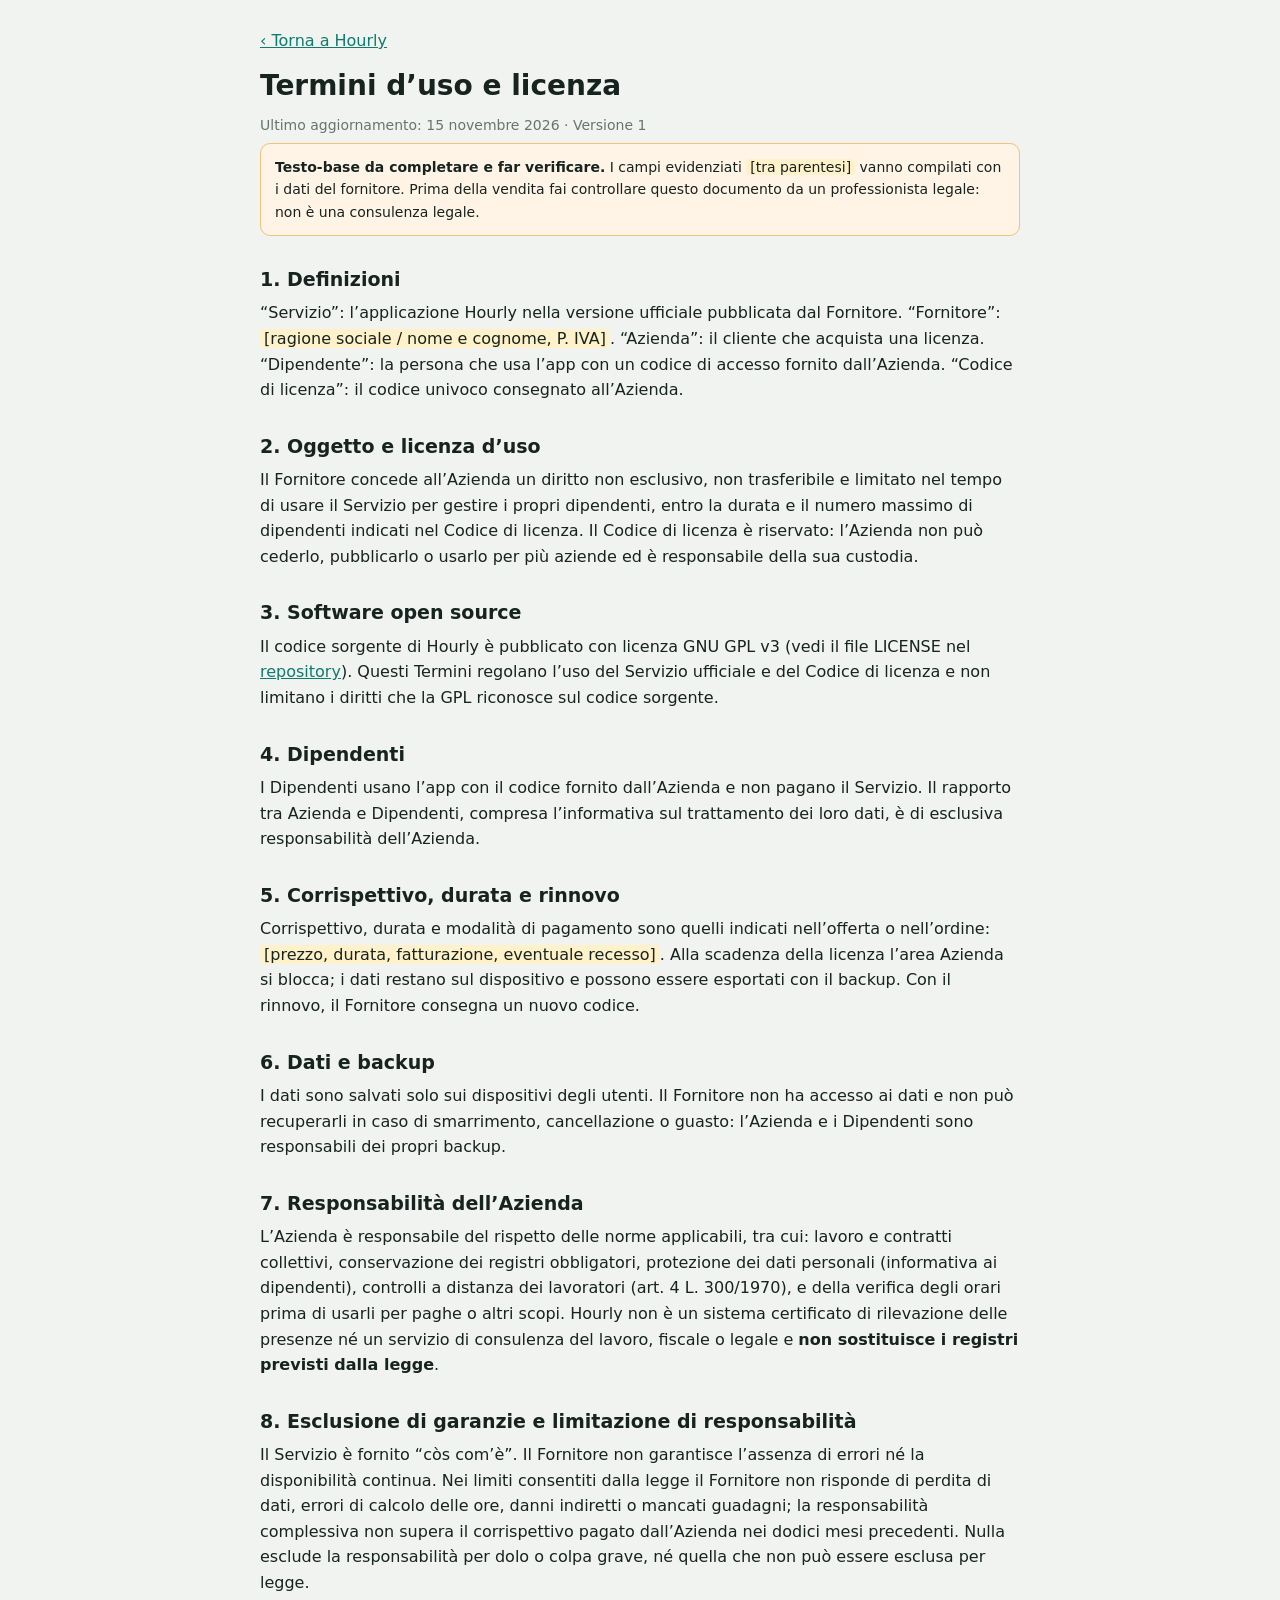
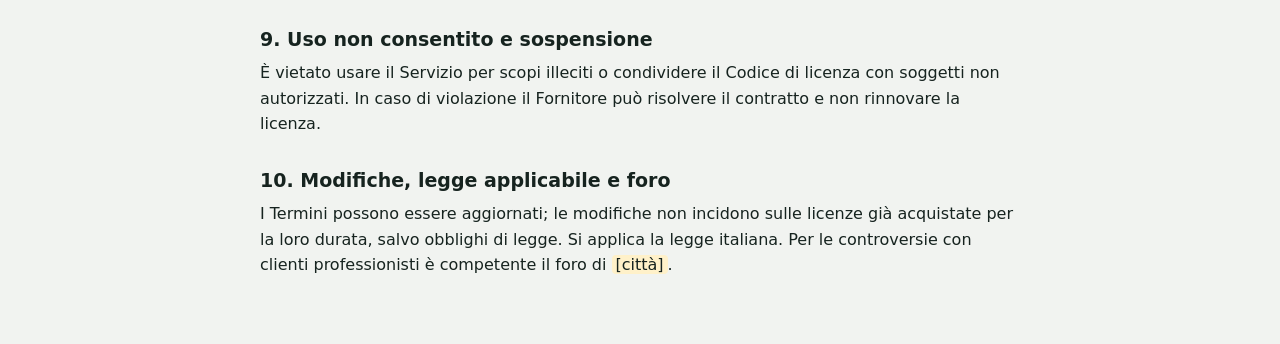
==== termini.html @ fb1874ba "Hourly: modalit\u00e0 azienda, ingresso con codici, archivio, pagine legali" ====
<!DOCTYPE html>
<html lang="it"><head><meta charset="utf-8"><meta name="viewport" content="width=device-width,initial-scale=1"><title>Termini d’uso - Hourly</title><style>
body{font:16px/1.6 system-ui,-apple-system,"Segoe UI",sans-serif;max-width:760px;margin:0 auto;padding:22px 18px 60px;background:#f1f3f0;color:#16231f}
h1{font-size:28px;margin:10px 0 4px}h2{font-size:19px;margin:28px 0 6px}p,li{margin:6px 0}
.ph{background:#fff1c9;padding:0 4px;border-radius:4px}
.bz{background:#fff4e5;border:1px solid #f0c27a;border-radius:10px;padding:12px 14px;font-size:14px}
a{color:#0f7b6c}.m{color:#66756f;font-size:14px}
@media(prefers-color-scheme:dark){body{background:#0f1513;color:#e8eeea}.bz{background:#2b2410;border-color:#6b5320}.ph{background:#4a3f12}a{color:#3cc9ae}.m{color:#8a9a93}}
</style></head><body>
<p><a href="./">‹ Torna a Hourly</a></p>
<h1>Termini d’uso e licenza</h1>
<p class="m">Ultimo aggiornamento: 15 novembre 2026 · Versione 1</p>
<p class="bz"><b>Testo-base da completare e far verificare.</b> I campi evidenziati <span class="ph">[tra parentesi]</span> vanno compilati con i dati del fornitore. Prima della vendita fai controllare questo documento da un professionista legale: non è una consulenza legale.</p>

<h2>1. Definizioni</h2>
<p>“Servizio”: l’applicazione Hourly nella versione ufficiale pubblicata dal Fornitore. “Fornitore”: <span class="ph">[ragione sociale / nome e cognome, P. IVA]</span>. “Azienda”: il cliente che acquista una licenza. “Dipendente”: la persona che usa l’app con un codice di accesso fornito dall’Azienda. “Codice di licenza”: il codice univoco consegnato all’Azienda.</p>

<h2>2. Oggetto e licenza d’uso</h2>
<p>Il Fornitore concede all’Azienda un diritto non esclusivo, non trasferibile e limitato nel tempo di usare il Servizio per gestire i propri dipendenti, entro la durata e il numero massimo di dipendenti indicati nel Codice di licenza. Il Codice di licenza è riservato: l’Azienda non può cederlo, pubblicarlo o usarlo per più aziende ed è responsabile della sua custodia.</p>

<h2>3. Software open source</h2>
<p>Il codice sorgente di Hourly è pubblicato con licenza GNU GPL v3 (vedi il file LICENSE nel <a href="https://github.com/DaniDico/Hourly" rel="noopener">repository</a>). Questi Termini regolano l’uso del Servizio ufficiale e del Codice di licenza e non limitano i diritti che la GPL riconosce sul codice sorgente.</p>

<h2>4. Dipendenti</h2>
<p>I Dipendenti usano l’app con il codice fornito dall’Azienda e non pagano il Servizio. Il rapporto tra Azienda e Dipendenti, compresa l’informativa sul trattamento dei loro dati, è di esclusiva responsabilità dell’Azienda.</p>

<h2>5. Corrispettivo, durata e rinnovo</h2>
<p>Corrispettivo, durata e modalità di pagamento sono quelli indicati nell’offerta o nell’ordine: <span class="ph">[prezzo, durata, fatturazione, eventuale recesso]</span>. Alla scadenza della licenza l’area Azienda si blocca; i dati restano sul dispositivo e possono essere esportati con il backup. Con il rinnovo, il Fornitore consegna un nuovo codice.</p>

<h2>6. Dati e backup</h2>
<p>I dati sono salvati solo sui dispositivi degli utenti. Il Fornitore non ha accesso ai dati e non può recuperarli in caso di smarrimento, cancellazione o guasto: l’Azienda e i Dipendenti sono responsabili dei propri backup.</p>

<h2>7. Responsabilità dell’Azienda</h2>
<p>L’Azienda è responsabile del rispetto delle norme applicabili, tra cui: lavoro e contratti collettivi, conservazione dei registri obbligatori, protezione dei dati personali (informativa ai dipendenti), controlli a distanza dei lavoratori (art. 4 L. 300/1970), e della verifica degli orari prima di usarli per paghe o altri scopi. Hourly non è un sistema certificato di rilevazione delle presenze né un servizio di consulenza del lavoro, fiscale o legale e <b>non sostituisce i registri previsti dalla legge</b>.</p>

<h2>8. Esclusione di garanzie e limitazione di responsabilità</h2>
<p>Il Servizio è fornito “còs com’è”. Il Fornitore non garantisce l’assenza di errori né la disponibilità continua. Nei limiti consentiti dalla legge il Fornitore non risponde di perdita di dati, errori di calcolo delle ore, danni indiretti o mancati guadagni; la responsabilità complessiva non supera il corrispettivo pagato dall’Azienda nei dodici mesi precedenti. Nulla esclude la responsabilità per dolo o colpa grave, né quella che non può essere esclusa per legge.</p>

<h2>9. Uso non consentito e sospensione</h2>
<p>È vietato usare il Servizio per scopi illeciti o condividere il Codice di licenza con soggetti non autorizzati. In caso di violazione il Fornitore può risolvere il contratto e non rinnovare la licenza.</p>

<h2>10. Modifiche, legge applicabile e foro</h2>
<p>I Termini possono essere aggiornati; le modifiche non incidono sulle licenze già acquistate per la loro durata, salvo obblighi di legge. Si applica la legge italiana. Per le controversie con clienti professionisti è competente il foro di <span class="ph">[città]</span>.</p>
</body></html>
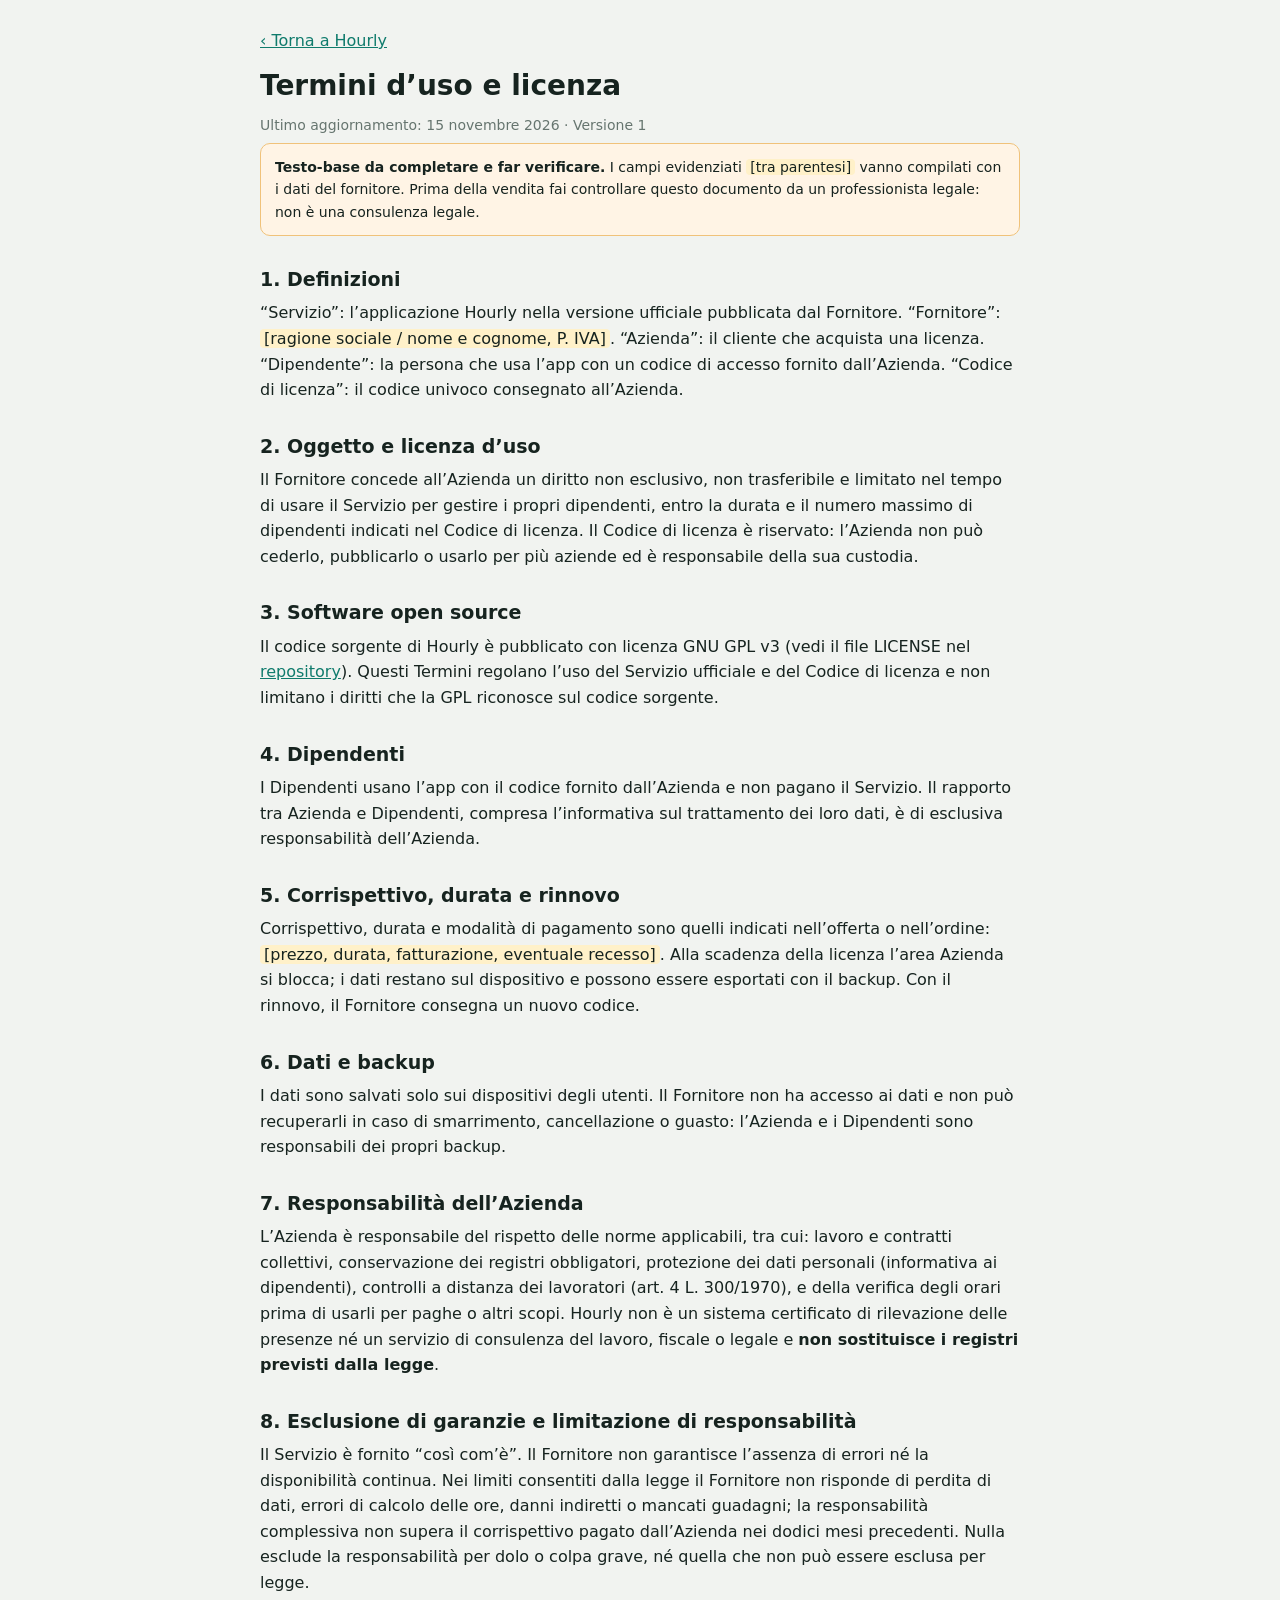
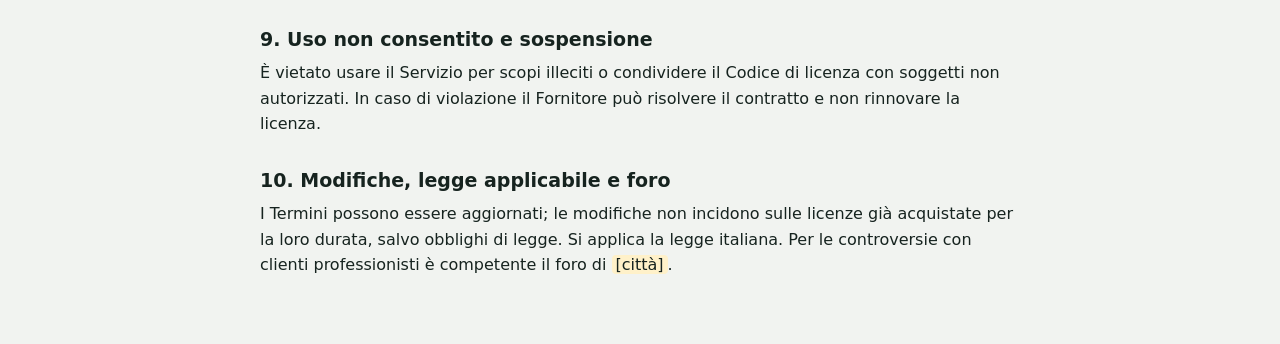
==== commit 12a73b8f: "Hourly: correzione termini, README e strumento generatore licenze" ====
--- a/termini.html
+++ b/termini.html
@@ -34,7 +34,7 @@
 <p>L’Azienda è responsabile del rispetto delle norme applicabili, tra cui: lavoro e contratti collettivi, conservazione dei registri obbligatori, protezione dei dati personali (informativa ai dipendenti), controlli a distanza dei lavoratori (art. 4 L. 300/1970), e della verifica degli orari prima di usarli per paghe o altri scopi. Hourly non è un sistema certificato di rilevazione delle presenze né un servizio di consulenza del lavoro, fiscale o legale e <b>non sostituisce i registri previsti dalla legge</b>.</p>
 
 <h2>8. Esclusione di garanzie e limitazione di responsabilità</h2>
-<p>Il Servizio è fornito “còs com’è”. Il Fornitore non garantisce l’assenza di errori né la disponibilità continua. Nei limiti consentiti dalla legge il Fornitore non risponde di perdita di dati, errori di calcolo delle ore, danni indiretti o mancati guadagni; la responsabilità complessiva non supera il corrispettivo pagato dall’Azienda nei dodici mesi precedenti. Nulla esclude la responsabilità per dolo o colpa grave, né quella che non può essere esclusa per legge.</p>
+<p>Il Servizio è fornito “così com’è”. Il Fornitore non garantisce l’assenza di errori né la disponibilità continua. Nei limiti consentiti dalla legge il Fornitore non risponde di perdita di dati, errori di calcolo delle ore, danni indiretti o mancati guadagni; la responsabilità complessiva non supera il corrispettivo pagato dall’Azienda nei dodici mesi precedenti. Nulla esclude la responsabilità per dolo o colpa grave, né quella che non può essere esclusa per legge.</p>
 
 <h2>9. Uso non consentito e sospensione</h2>
 <p>È vietato usare il Servizio per scopi illeciti o condividere il Codice di licenza con soggetti non autorizzati. In caso di violazione il Fornitore può risolvere il contratto e non rinnovare la licenza.</p>
